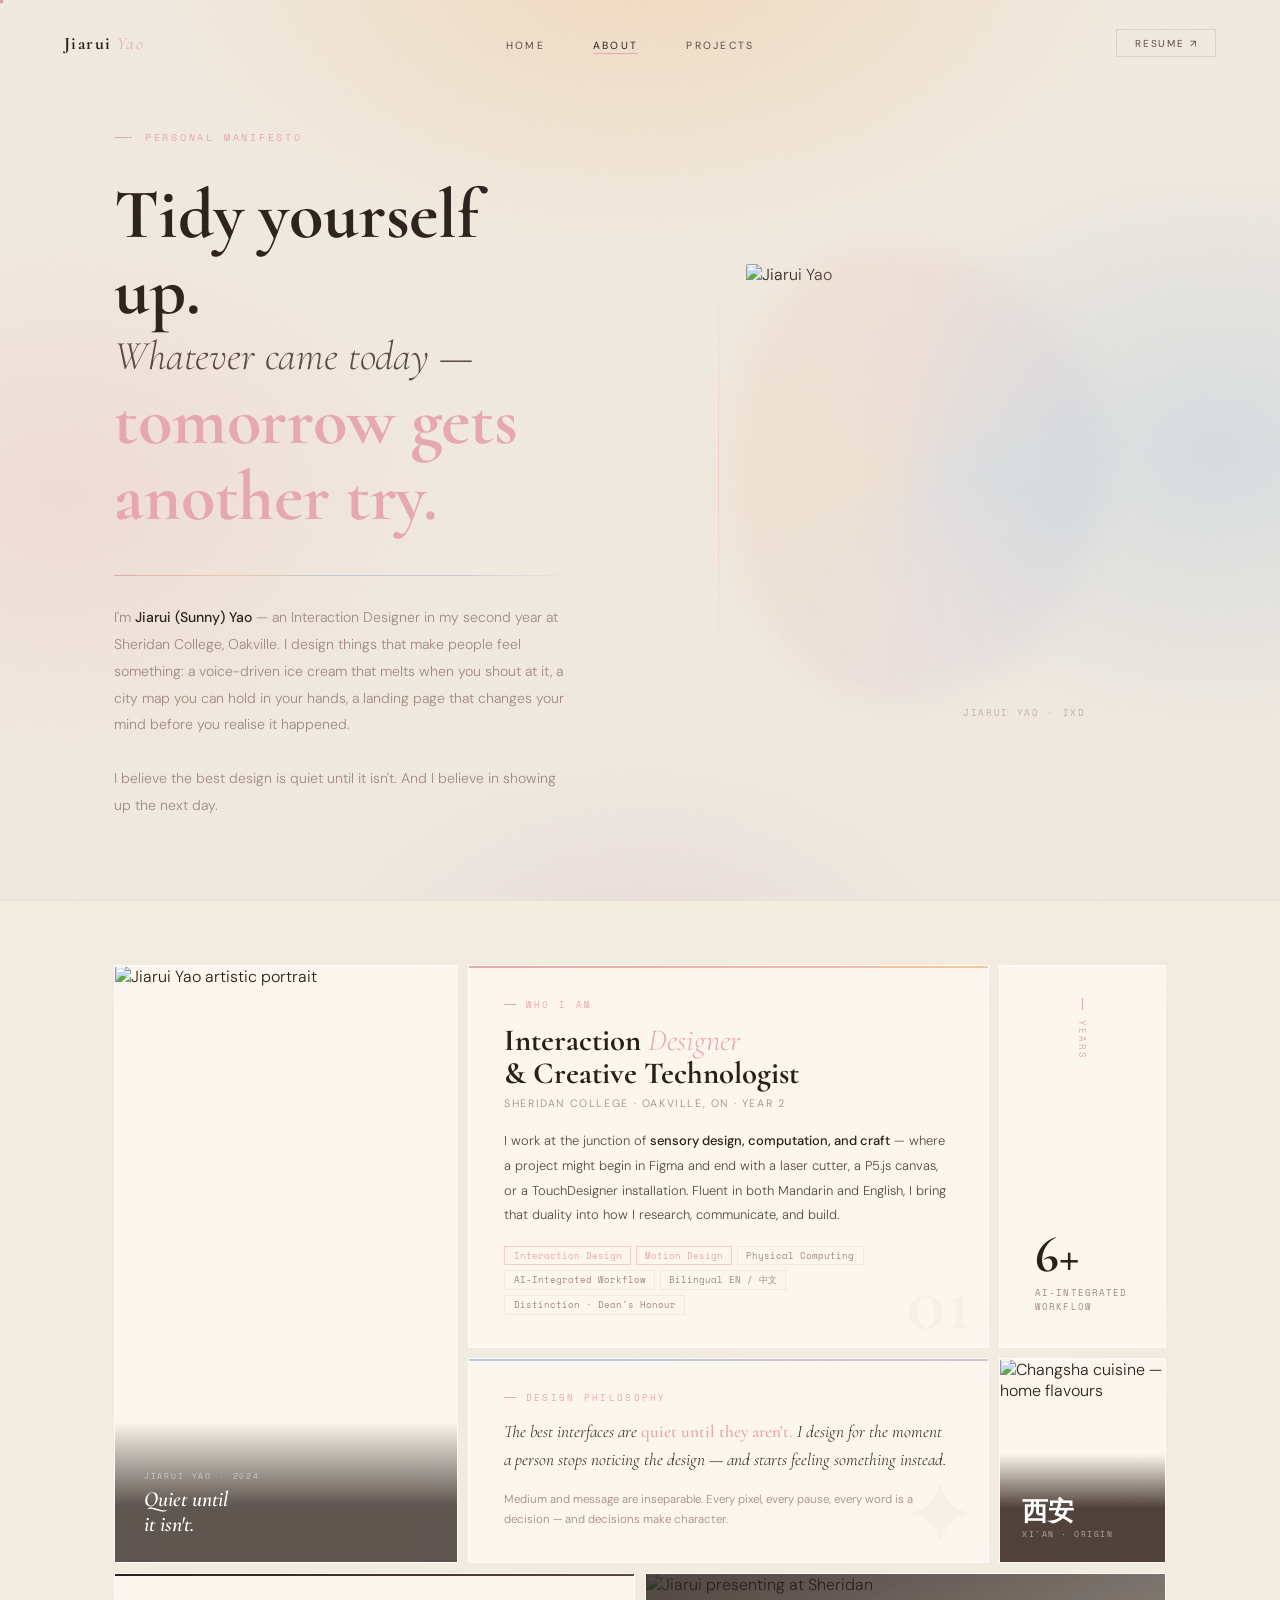
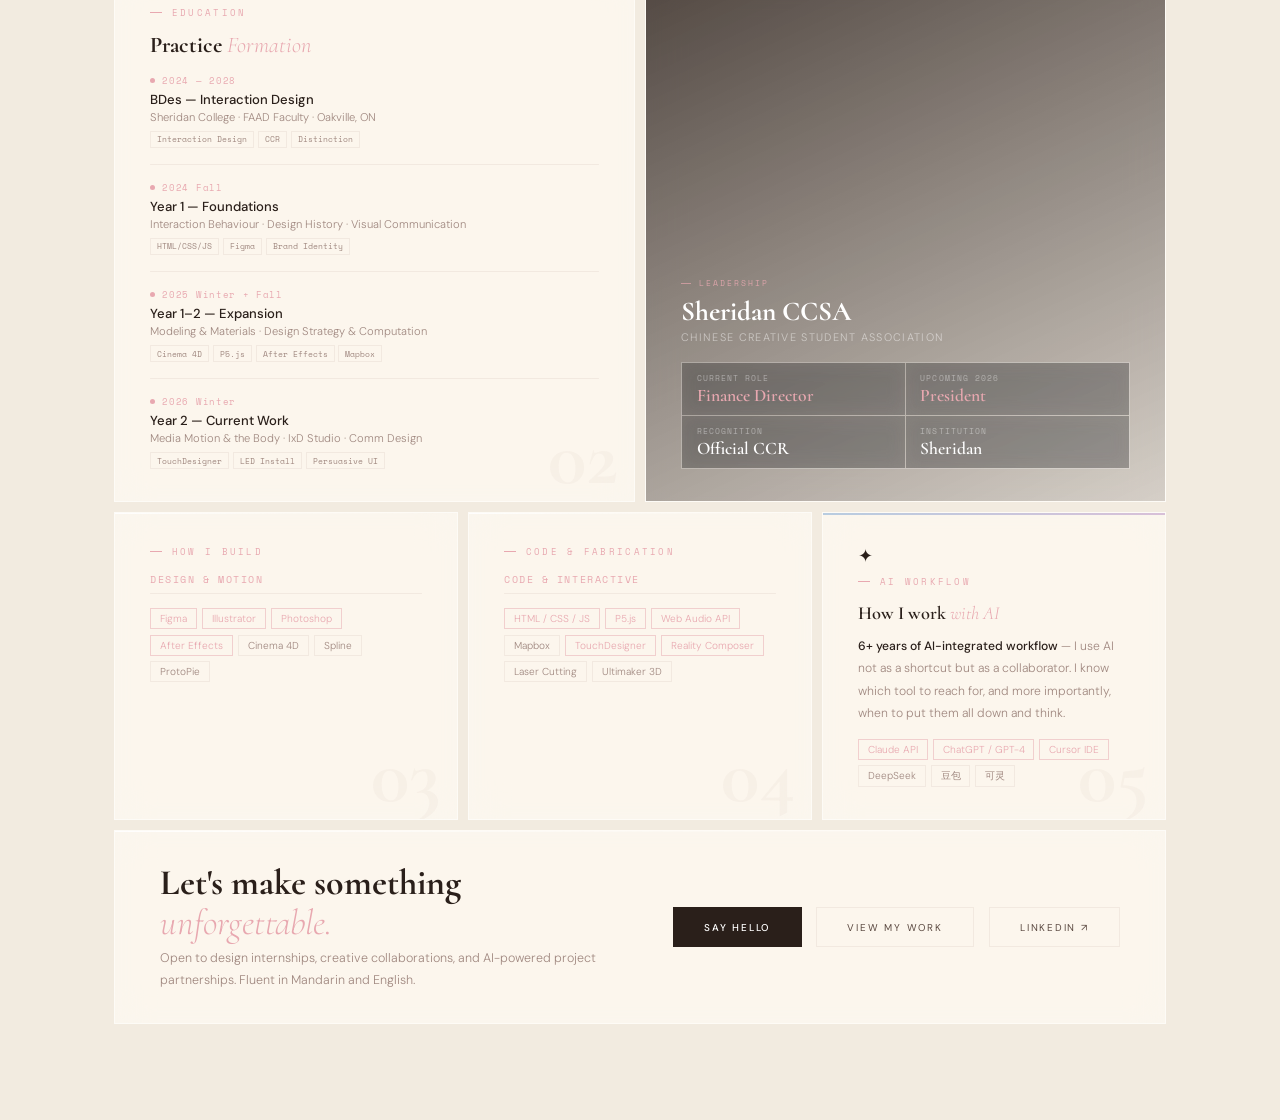
==== about.html @ 33ba22f2 "Add files via upload" ====
<!DOCTYPE html>
<html lang="en">

<head>
	<meta charset="UTF-8">
	<meta name="viewport" content="width=device-width, initial-scale=1.0">
	<title>About — Jiarui Yao</title>
	<link rel="preconnect" href="https://fonts.googleapis.com">
	<link href="https://fonts.googleapis.com/css2?family=Cormorant:ital,wght@0,300;0,400;0,600;0,700;1,300;1,400;1,600&family=DM+Sans:wght@200;300;400;500&family=Space+Mono:wght@400&display=swap" rel="stylesheet">
	<style>
		/* ── TOKENS ───────────────────────────────────── */
		:root {
			--cream: #f2ebe0;
			--blush: #e8a8b0;
			--peach: #f2c89a;
			--wing: #b8cce0;
			--lilac: #d8c0d8;
			--ink: #2a1f1a;
			--ink2: #5a4840;
			--muted: #a08880;
			--light: #c8b0a8;
			--border: rgba(200, 176, 168, .18);
			--glass-bg: rgba(255, 252, 248, .64);
			--glass-blur: blur(18px) saturate(1.5);
			--glass-top: linear-gradient(90deg, rgba(255, 255, 255, .88), rgba(255, 255, 255, .28), transparent);
		}

		*,
		*::before,
		*::after {
			box-sizing: border-box;
			margin: 0;
			padding: 0;
		}

		html {
			scroll-behavior: smooth;
		}

		body {
			font-family: "DM Sans", sans-serif;
			font-weight: 300;
			background: var(--cream);
			color: var(--ink);
			overflow-x: hidden;
			cursor: none;
		}

		body::after {
			content: "";
			position: fixed;
			inset: 0;
			z-index: 9998;
			pointer-events: none;
			opacity: .07;
			background-image: url("data:image/svg+xml,%3Csvg viewBox='0 0 512 512' xmlns='http://www.w3.org/2000/svg'%3E%3Cfilter id='g'%3E%3CfeTurbulence type='fractalNoise' baseFrequency='0.72' numOctaves='4' stitchTiles='stitch'/%3E%3C/filter%3E%3Crect width='100%25' height='100%25' filter='url(%23g)'/%3E%3C/svg%3E");
			background-size: 256px 256px;
			animation: grain .5s steps(5) infinite;
		}

		@keyframes grain {

			0%,
			100% {
				background-position: 0 0
			}

			20% {
				background-position: 30% 60%
			}

			40% {
				background-position: 70% 20%
			}

			60% {
				background-position: 20% 80%
			}

			80% {
				background-position: 80% 40%
			}
		}

		.bg {
			position: fixed;
			inset: 0;
			z-index: -1;
			background:
				radial-gradient(ellipse 70% 60% at 50% -5%, rgba(242, 200, 154, .48) 0%, transparent 55%),
				radial-gradient(ellipse 55% 55% at 5% 55%, rgba(240, 200, 200, .42) 0%, transparent 55%),
				radial-gradient(ellipse 55% 60% at 95% 50%, rgba(184, 204, 224, .46) 0%, transparent 55%),
				radial-gradient(ellipse 50% 50% at 50% 110%, rgba(216, 192, 216, .38) 0%, transparent 55%);
			background-color: var(--cream);
		}

		#cur {
			width: 7px;
			height: 7px;
			background: var(--blush);
			border-radius: 50%;
			position: fixed;
			top: 0;
			left: 0;
			pointer-events: none;
			z-index: 9999;
			transform: translate(-50%, -50%);
			mix-blend-mode: multiply;
			transition: transform .15s;
		}

		/* ── PEARL SPHERE — physical multi-layer rendering ── */
		.sphere {
			position: fixed;
			width: 88px;
			height: 88px;
			border-radius: 50%;
			pointer-events: none;
			z-index: 2;
			/* behind content, above bg */
			transform: translate(-50%, -50%) scale(1.2);
			opacity: 0;
			/* pearl base — overridden dynamically in JS */
			background: radial-gradient(circle at 30% 30%,
					#ffffff 0%,
					#f5ede0 18%,
					#f2c89a 55%,
					#2a1f1a 100%);
			box-shadow:
				inset -4px -4px 12px rgba(0, 0, 0, .22),
				inset 3px 3px 8px rgba(255, 255, 255, .55),
				0 14px 32px rgba(42, 31, 26, .18),
				0 4px 12px rgba(232, 168, 176, .20);
			filter: blur(4px);
			transition:
				opacity .45s ease,
				transform .55s cubic-bezier(.23, 1, .32, 1),
				filter .55s cubic-bezier(.23, 1, .32, 1);
		}

		/* secondary sheen ring — iridescent rim */
		.sphere::before {
			content: "";
			position: absolute;
			inset: 0;
			border-radius: 50%;
			background: conic-gradient(from 180deg,
					transparent 0deg,
					rgba(184, 204, 224, .35) 50deg,
					rgba(216, 192, 216, .30) 110deg,
					rgba(242, 200, 154, .22) 170deg,
					rgba(232, 168, 176, .28) 230deg,
					transparent 280deg,
					rgba(184, 204, 224, .18) 330deg,
					transparent 360deg);
			mix-blend-mode: screen;
			border-radius: 50%;
		}

		/* specular highlight — stays fixed top-left */
		.sphere::after {
			content: "";
			position: absolute;
			top: 18%;
			left: 22%;
			width: 26%;
			height: 16%;
			background: radial-gradient(ellipse, rgba(255, 255, 255, .98) 0%, transparent 100%);
			border-radius: 50%;
			transform: rotate(-28deg);
			pointer-events: none;
		}

		/* ── NAV ──────────────────────────────────────── */
		nav {
			position: fixed;
			top: 0;
			left: 0;
			right: 0;
			z-index: 100;
			display: flex;
			align-items: center;
			justify-content: space-between;
			padding: 1.8rem 4rem;
			transition: background .4s;
		}

		nav.scrolled {
			background: rgba(242, 235, 224, .88);
			backdrop-filter: blur(20px);
			border-bottom: 1px solid var(--border);
		}

		.nav-logo {
			font-family: "Cormorant", serif;
			font-size: 1.1rem;
			font-weight: 700;
			letter-spacing: .08em;
			color: var(--ink);
			text-decoration: none;
		}

		.nav-logo em {
			font-style: italic;
			font-weight: 300;
			color: var(--blush);
		}

		.nav-links {
			display: flex;
			gap: 3rem;
			list-style: none;
		}

		.nav-links a {
			font-size: .65rem;
			letter-spacing: .22em;
			text-transform: uppercase;
			color: var(--ink2);
			text-decoration: none;
			font-weight: 400;
			position: relative;
			transition: color .2s;
		}

		.nav-links a::after {
			content: "";
			position: absolute;
			bottom: -2px;
			left: 0;
			right: 100%;
			height: 1px;
			background: var(--blush);
			transition: right .28s;
		}

		.nav-links a:hover,
		.nav-links a.active {
			color: var(--ink);
		}

		.nav-links a:hover::after,
		.nav-links a.active::after {
			right: 0;
		}

		.nav-resume {
			font-size: .63rem;
			letter-spacing: .18em;
			text-transform: uppercase;
			color: var(--ink2);
			text-decoration: none;
			font-weight: 400;
			border: 1px solid rgba(200, 176, 168, .45);
			padding: .42rem 1.1rem;
			transition: background .2s, border-color .2s, color .2s;
		}

		.nav-resume:hover {
			background: var(--blush);
			color: #fff;
			border-color: var(--blush);
		}

		/* ── HERO ─────────────────────────────────────── */
		.hero-about {
			min-height: 100vh;
			display: flex;
			align-items: center;
			padding-top: 7rem;
			padding-bottom: 4rem;
		}

		.wrap {
			max-width: 1180px;
			margin: 0 auto;
			padding: 0 4rem;
		}

		.hero-inner {
			display: grid;
			grid-template-columns: 1fr 1.1fr;
			gap: 6rem;
			align-items: center;
		}

		.m-label {
			font-family: "Space Mono", monospace;
			font-size: .62rem;
			letter-spacing: .28em;
			text-transform: uppercase;
			color: var(--blush);
			display: flex;
			align-items: center;
			gap: .8rem;
			margin-bottom: 2rem;
			opacity: 0;
			animation: fadeUp .7s .2s forwards;
		}

		.m-label::before {
			content: "";
			width: 18px;
			height: 1px;
			background: var(--blush);
		}

		.manifesto {
			font-family: "Cormorant", serif;
			line-height: 1.08;
			letter-spacing: -.01em;
			margin-bottom: 2.5rem;
		}

		.m1 {
			display: block;
			font-size: clamp(2.8rem, 5.5vw, 5.2rem);
			font-weight: 700;
			color: var(--ink);
			opacity: 0;
			animation: fadeUp .8s .35s cubic-bezier(.22, 1, .36, 1) forwards;
		}

		.m2 {
			display: block;
			font-size: clamp(1.6rem, 3.2vw, 3rem);
			font-style: italic;
			font-weight: 300;
			color: var(--ink2);
			margin: .3rem 0;
			opacity: 0;
			animation: fadeUp .8s .5s cubic-bezier(.22, 1, .36, 1) forwards;
		}

		.m3 {
			display: block;
			font-size: clamp(2.8rem, 5.5vw, 5.2rem);
			font-weight: 700;
			color: var(--blush);
			opacity: 0;
			animation: fadeUp .8s .65s cubic-bezier(.22, 1, .36, 1) forwards;
		}

		.m-rule {
			width: 100%;
			height: 1px;
			background: linear-gradient(90deg, var(--blush), var(--peach), var(--wing), var(--lilac), transparent);
			margin-bottom: 1.8rem;
			opacity: 0;
			animation: fadeIn .8s .85s forwards;
		}

		.m-bio {
			font-size: .88rem;
			line-height: 1.9;
			color: var(--muted);
			max-width: 460px;
			opacity: 0;
			animation: fadeIn .8s .95s forwards;
		}

		.m-bio strong {
			color: var(--ink);
			font-weight: 500;
		}

		.photo-side {
			display: flex;
			align-items: center;
			justify-content: center;
			opacity: 0;
			animation: fadeUp .9s .4s cubic-bezier(.22, 1, .36, 1) forwards;
		}

		.pa-wrap {
			position: relative;
			width: min(340px, 36vw);
			height: min(420px, 45vw);
		}

		.pa-wrap::before {
			content: "";
			position: absolute;
			inset: -18px;
			border-radius: 40% 60% 55% 45%/50% 45% 55% 50%;
			background: conic-gradient(rgba(240, 200, 200, .28), rgba(184, 204, 224, .25), rgba(216, 192, 216, .22), rgba(242, 200, 154, .20), rgba(240, 200, 200, .28));
			filter: blur(16px);
			animation: blobSpin 20s linear infinite;
		}

		@keyframes blobSpin {
			to {
				transform: rotate(360deg);
			}
		}

		.pa-img {
			width: 100%;
			height: 100%;
			object-fit: cover;
			object-position: center top;
			display: block;
			border-radius: 2px;
		}

		.pa-line {
			position: absolute;
			top: 0;
			left: -28px;
			width: 1px;
			height: 100%;
			background: linear-gradient(to bottom, transparent, var(--blush), transparent);
			opacity: .4;
		}

		.pa-caption {
			position: absolute;
			bottom: -2.2rem;
			right: 0;
			font-family: "Space Mono", monospace;
			font-size: .58rem;
			letter-spacing: .18em;
			text-transform: uppercase;
			color: var(--light);
		}

		@keyframes fadeUp {
			from {
				opacity: 0;
				transform: translateY(24px);
			}

			to {
				opacity: 1;
				transform: translateY(0);
			}
		}

		@keyframes fadeIn {
			from {
				opacity: 0;
			}

			to {
				opacity: 1;
			}
		}

		/* ── BENTO SECTION ────────────────────────────── */
		.bento-section {
			padding: 4rem 0 6rem;
			border-top: 1px solid var(--border);
		}

		.bento-grid {
			display: grid;
			grid-template-columns: repeat(6, 1fr);
			gap: 10px;
		}

		/* ── GLASS CARD BASE ──────────────────────────── */
		.gc {
			position: relative;
			background: var(--glass-bg);
			backdrop-filter: var(--glass-blur);
			-webkit-backdrop-filter: var(--glass-blur);
			border: 1px solid rgba(255, 255, 255, .52);
			overflow: hidden;
			transition: background .28s, transform .32s cubic-bezier(.22, 1, .36, 1), box-shadow .32s;
		}

		.gc::before {
			content: "";
			position: absolute;
			top: 0;
			left: 0;
			right: 0;
			height: 1px;
			background: var(--glass-top);
			z-index: 2;
			pointer-events: none;
		}

		.gc:not(.gc-photo):hover {
			background: rgba(255, 255, 255, .78);
			transform: translateY(-3px);
			box-shadow: 0 16px 48px rgba(0, 0, 0, .08), 0 2px 12px rgba(232, 168, 176, .10);
		}

		.gc-photo img {
			transition: transform .6s cubic-bezier(.22, 1, .36, 1);
		}

		.gc-photo:hover img {
			transform: scale(1.04);
		}

		/* accent bars */
		.gc-blush::after {
			content: "";
			position: absolute;
			top: 0;
			left: 0;
			right: 0;
			height: 2px;
			background: linear-gradient(90deg, var(--blush), var(--peach));
			z-index: 3;
		}

		.gc-wing::after {
			content: "";
			position: absolute;
			top: 0;
			left: 0;
			right: 0;
			height: 2px;
			background: linear-gradient(90deg, var(--wing), var(--lilac));
			z-index: 3;
		}

		.gc-ink::after {
			content: "";
			position: absolute;
			top: 0;
			left: 0;
			right: 0;
			height: 2px;
			background: linear-gradient(90deg, var(--ink), var(--ink2));
			z-index: 3;
		}

		.gc-inner {
			padding: 2rem 2.2rem;
			height: 100%;
			display: flex;
			flex-direction: column;
			position: relative;
			z-index: 1;
		}

		.c-label {
			font-family: "Space Mono", monospace;
			font-size: .55rem;
			letter-spacing: .26em;
			text-transform: uppercase;
			color: var(--blush);
			margin-bottom: .9rem;
			display: flex;
			align-items: center;
			gap: .6rem;
		}

		.c-label::before {
			content: "";
			width: 12px;
			height: 1px;
			background: var(--blush);
		}

		.c-num {
			font-family: "Cormorant", serif;
			font-size: 5rem;
			font-weight: 700;
			color: rgba(200, 176, 168, .09);
			line-height: 1;
			position: absolute;
			bottom: .2rem;
			right: 1rem;
			pointer-events: none;
			z-index: 0;
		}

		/* ── GRID PLACEMENT ───────────────────────────── */
		.gc-bridal {
			grid-column: 1/3;
			grid-row: 1/3;
		}

		.gc-identity {
			grid-column: 3/6;
			grid-row: 1;
		}

		.gc-stat {
			grid-column: 6/7;
			grid-row: 1;
		}

		.gc-phil {
			grid-column: 3/6;
			grid-row: 2;
		}

		.gc-origin {
			grid-column: 6/7;
			grid-row: 2;
		}

		.gc-edu {
			grid-column: 1/4;
			grid-row: 3;
		}

		.gc-speaking {
			grid-column: 4/7;
			grid-row: 3;
			min-height: 360px;
		}

		.gc-tools-d {
			grid-column: 1/3;
			grid-row: 4;
		}

		.gc-tools-c {
			grid-column: 3/5;
			grid-row: 4;
		}

		.gc-ai {
			grid-column: 5/7;
			grid-row: 4;
		}

		.gc-cta {
			grid-column: 1/7;
			grid-row: 5;
		}

		/* ── PHOTO CARD ───────────────────────────────── */
		.gc-photo {
			padding: 0;
			cursor: default;
		}

		.gc-photo .photo-fill {
			position: absolute;
			inset: 0;
		}

		.gc-photo .photo-fill img {
			width: 100%;
			height: 100%;
			object-fit: cover;
			display: block;
		}

		/* bridal caption */
		.bridal-caption {
			position: absolute;
			bottom: 0;
			left: 0;
			right: 0;
			z-index: 2;
			background: linear-gradient(transparent, rgba(42, 31, 26, .75) 60%);
			padding: 3rem 1.8rem 1.6rem;
		}

		.bridal-caption .pc-sub {
			font-family: "Space Mono", monospace;
			font-size: .52rem;
			letter-spacing: .22em;
			text-transform: uppercase;
			color: rgba(255, 255, 255, .50);
			margin-bottom: .3rem;
		}

		.bridal-caption .pc-quote {
			font-family: "Cormorant", serif;
			font-size: 1.35rem;
			font-weight: 600;
			color: #fff;
			font-style: italic;
			line-height: 1.15;
		}

		/* origin / food card */
		.gc-origin .photo-fill img {
			object-position: center center;
		}

		.origin-overlay {
			position: absolute;
			bottom: 0;
			left: 0;
			right: 0;
			z-index: 2;
			background: linear-gradient(transparent, rgba(42, 25, 18, .82) 50%);
			padding: 2.8rem 1.4rem 1.4rem;
		}

		.origin-city {
			font-family: "Cormorant", serif;
			font-size: 1.6rem;
			font-weight: 700;
			color: #fff;
			line-height: 1;
			margin-bottom: .2rem;
		}

		.origin-sub {
			font-family: "Space Mono", monospace;
			font-size: .52rem;
			letter-spacing: .18em;
			text-transform: uppercase;
			color: rgba(255, 235, 210, .6);
		}

		/* speaking / leadership card */
		.gc-speaking .photo-fill img {
			object-position: center 20%;
		}

		.speak-overlay {
			position: absolute;
			inset: 0;
			z-index: 2;
			background: linear-gradient(155deg, rgba(42, 31, 26, .82) 0%, rgba(42, 31, 26, .55) 42%, rgba(42, 31, 26, .18) 100%);
			display: flex;
			flex-direction: column;
			justify-content: flex-end;
			padding: 2rem 2.2rem;
		}

		.speak-lbl {
			font-family: "Space Mono", monospace;
			font-size: .52rem;
			letter-spacing: .24em;
			text-transform: uppercase;
			color: rgba(232, 168, 176, .85);
			margin-bottom: .55rem;
			display: flex;
			align-items: center;
			gap: .5rem;
		}

		.speak-lbl::before {
			content: "";
			width: 10px;
			height: 1px;
			background: rgba(232, 168, 176, .65);
		}

		.speak-title {
			font-family: "Cormorant", serif;
			font-size: 1.7rem;
			font-weight: 700;
			color: #fff;
			line-height: 1;
			margin-bottom: .3rem;
		}

		.speak-role {
			font-size: .68rem;
			letter-spacing: .12em;
			text-transform: uppercase;
			color: rgba(255, 255, 255, .5);
			margin-bottom: 1.1rem;
		}

		.speak-stats {
			display: grid;
			grid-template-columns: 1fr 1fr;
			gap: 1px;
			background: rgba(255, 255, 255, .12);
			border: 1px solid rgba(255, 255, 255, .12);
		}

		.ss {
			background: rgba(0, 0, 0, .28);
			backdrop-filter: blur(8px);
			padding: .6rem .9rem;
		}

		.ss .ss-l {
			font-size: .5rem;
			letter-spacing: .13em;
			text-transform: uppercase;
			color: rgba(255, 255, 255, .42);
			font-family: "Space Mono", monospace;
			margin-bottom: .1rem;
		}

		.ss .ss-v {
			font-family: "Cormorant", serif;
			font-size: 1.1rem;
			font-weight: 600;
			color: #fff;
			line-height: 1.1;
		}

		.ss .ss-v.a {
			color: var(--blush);
		}

		/* ── IDENTITY ─────────────────────────────────── */
		.gc-identity .c-name {
			font-family: "Cormorant", serif;
			font-size: clamp(1.7rem, 2.4vw, 2.5rem);
			font-weight: 700;
			line-height: 1.05;
			margin-bottom: .4rem;
		}

		.gc-identity .c-name em {
			font-style: italic;
			font-weight: 300;
			color: var(--blush);
		}

		.gc-identity .c-role {
			font-size: .67rem;
			letter-spacing: .15em;
			text-transform: uppercase;
			color: var(--muted);
			margin-bottom: 1.2rem;
		}

		.gc-identity .c-desc {
			font-size: .81rem;
			line-height: 1.9;
			color: var(--ink2);
			flex: 1;
		}

		.gc-identity .c-desc strong {
			color: var(--ink);
			font-weight: 500;
		}

		.tag-row {
			display: flex;
			flex-wrap: wrap;
			gap: .3rem;
			margin-top: 1.1rem;
		}

		.tag {
			font-size: .56rem;
			padding: .14rem .52rem;
			border: 1px solid var(--border);
			color: var(--muted);
			font-family: "Space Mono", monospace;
			transition: border-color .2s, color .2s;
		}

		.tag:hover,
		.tag.hi {
			border-color: rgba(232, 168, 176, .5);
			color: var(--blush);
		}

		/* ── STAT ─────────────────────────────────────── */
		.gc-stat .gc-inner {
			justify-content: space-between;
		}

		.gc-stat .c-label {
			writing-mode: vertical-lr;
			letter-spacing: .22em;
			margin-bottom: 0;
		}

		.gc-stat .c-label::before {
			width: 1px;
			height: 12px;
		}

		.stat-big .ps-val {
			font-family: "Cormorant", serif;
			font-size: 3.2rem;
			font-weight: 700;
			color: var(--ink);
			line-height: 1;
		}

		.stat-big .ps-key {
			font-size: .56rem;
			letter-spacing: .12em;
			text-transform: uppercase;
			color: var(--muted);
			font-family: "Space Mono", monospace;
			margin-top: .3rem;
			line-height: 1.6;
		}

		/* ── PHILOSOPHY ───────────────────────────────── */
		.gc-phil .park-bg {
			position: absolute;
			inset: 0;
			z-index: 0;
			background-image: url('imag/zizhao/img-park.jpeg');
			background-size: cover;
			background-position: center 30%;
			opacity: .08;
			transition: opacity .4s;
		}

		.gc-phil:hover .park-bg {
			opacity: .15;
		}

		.phil-q {
			font-family: "Cormorant", serif;
			font-size: 1.08rem;
			font-style: italic;
			font-weight: 300;
			color: var(--ink);
			line-height: 1.62;
			flex: 1;
		}

		.phil-q strong {
			font-style: normal;
			font-weight: 600;
			color: var(--blush);
		}

		.phil-footer {
			margin-top: 1rem;
			font-size: .72rem;
			line-height: 1.75;
			color: var(--muted);
		}

		/* ── EDUCATION ────────────────────────────────── */
		.edu-list {
			flex: 1;
			display: flex;
			flex-direction: column;
		}

		.edu-item {
			padding: 1rem 0;
			border-bottom: 1px solid var(--border);
		}

		.edu-item:first-child {
			padding-top: 0;
		}

		.edu-item:last-child {
			border-bottom: none;
			padding-bottom: 0;
		}

		.edu-yr {
			font-family: "Space Mono", monospace;
			font-size: .54rem;
			color: var(--blush);
			letter-spacing: .08em;
			margin-bottom: .28rem;
			display: flex;
			align-items: center;
			gap: .45rem;
		}

		.edu-dot {
			width: 5px;
			height: 5px;
			border-radius: 50%;
			background: var(--blush);
			flex-shrink: 0;
		}

		.edu-status {
			display: inline-block;
			font-size: .48rem;
			padding: .06rem .35rem;
			border: 1px solid var(--blush);
			color: var(--blush);
			font-family: "Space Mono", monospace;
			margin-left: .4rem;
			letter-spacing: .04em;
			vertical-align: middle;
		}

		.edu-item h4 {
			font-size: .82rem;
			font-weight: 500;
			color: var(--ink);
			margin-bottom: .12rem;
		}

		.edu-item .inst {
			font-size: .7rem;
			color: var(--muted);
		}

		.mini-tags {
			display: flex;
			flex-wrap: wrap;
			gap: .22rem;
			margin-top: .45rem;
		}

		.mini-tag {
			font-size: .5rem;
			padding: .08rem .38rem;
			border: 1px solid var(--border);
			color: var(--muted);
			font-family: "Space Mono", monospace;
		}

		/* ── TOOLS ────────────────────────────────────── */
		.tool-h {
			font-size: .6rem;
			letter-spacing: .16em;
			text-transform: uppercase;
			color: var(--blush);
			font-family: "Space Mono", monospace;
			margin-bottom: .85rem;
			font-weight: 400;
			padding-bottom: .45rem;
			border-bottom: 1px solid var(--border);
		}

		.chip-wrap {
			display: flex;
			flex-wrap: wrap;
			gap: .32rem;
		}

		.chip {
			font-size: .63rem;
			padding: .2rem .56rem;
			border: 1px solid var(--border);
			color: var(--muted);
			transition: border-color .2s, color .2s;
		}

		.chip:hover,
		.chip.hi {
			border-color: rgba(232, 168, 176, .5);
			color: var(--blush);
		}

		/* ── AI ───────────────────────────────────────── */
		.ai-spark {
			font-size: 1.1rem;
			margin-bottom: .5rem;
		}

		.ai-heading {
			font-family: "Cormorant", serif;
			font-size: 1.15rem;
			font-weight: 600;
			color: var(--ink);
			margin-bottom: .65rem;
		}

		.ai-heading em {
			font-style: italic;
			font-weight: 300;
			color: var(--blush);
		}

		.ai-body {
			font-size: .76rem;
			line-height: 1.85;
			color: var(--muted);
			flex: 1;
		}

		.ai-body strong {
			color: var(--ink);
			font-weight: 500;
		}

		.ai-chips {
			display: flex;
			flex-wrap: wrap;
			gap: .28rem;
			margin-top: .9rem;
		}

		/* ── CTA ──────────────────────────────────────── */
		.gc-cta {
			cursor: default;
		}

		.gc-cta .gc-inner {
			flex-direction: row;
			align-items: center;
			justify-content: space-between;
			padding: 2rem 2.8rem;
			gap: 2rem;
		}

		.cta-left h2 {
			font-family: "Cormorant", serif;
			font-size: clamp(1.5rem, 2.8vw, 2.5rem);
			font-weight: 700;
			line-height: 1.1;
		}

		.cta-left h2 em {
			font-style: italic;
			font-weight: 300;
			color: var(--blush);
		}

		.cta-left p {
			font-size: .78rem;
			color: var(--muted);
			margin-top: .4rem;
			line-height: 1.7;
		}

		.cta-btns {
			display: flex;
			align-items: center;
			gap: .9rem;
			flex-shrink: 0;
			flex-wrap: wrap;
		}

		.btn-fill {
			font-size: .62rem;
			letter-spacing: .18em;
			text-transform: uppercase;
			font-weight: 500;
			color: #fff;
			background: var(--ink);
			border: 1px solid var(--ink);
			padding: .76rem 1.9rem;
			text-decoration: none;
			transition: background .28s, border-color .28s;
			white-space: nowrap;
		}

		.btn-fill:hover {
			background: var(--blush);
			border-color: var(--blush);
		}

		.btn-ghost {
			font-size: .62rem;
			letter-spacing: .18em;
			text-transform: uppercase;
			font-weight: 400;
			color: var(--ink2);
			text-decoration: none;
			border: 1px solid var(--border);
			padding: .76rem 1.9rem;
			transition: border-color .2s, color .2s;
			white-space: nowrap;
		}

		.btn-ghost:hover {
			border-color: var(--blush);
			color: var(--blush);
		}

		/* ── REVEAL ───────────────────────────────────── */
		.reveal {
			opacity: 0;
			transform: translateY(20px);
			transition: opacity .72s ease, transform .72s ease;
		}

		.reveal.visible {
			opacity: 1;
			transform: translateY(0);
		}

		.d1 {
			transition-delay: .05s;
		}

		.d2 {
			transition-delay: .10s;
		}

		.d3 {
			transition-delay: .15s;
		}

		.d4 {
			transition-delay: .20s;
		}

		.d5 {
			transition-delay: .25s;
		}

		.d6 {
			transition-delay: .30s;
		}

		.d7 {
			transition-delay: .35s;
		}

		.d8 {
			transition-delay: .40s;
		}

		/* ── RESPONSIVE ───────────────────────────────── */
		@media(max-width:1060px) {
			.bento-grid {
				grid-template-columns: repeat(4, 1fr);
			}

			.gc-bridal {
				grid-column: 1/2;
				grid-row: 1/3;
			}

			.gc-identity {
				grid-column: 2/5;
				grid-row: 1;
			}

			.gc-stat {
				grid-column: 2/3;
				grid-row: 2;
			}

			.gc-phil {
				grid-column: 3/5;
				grid-row: 2;
			}

			.gc-origin {
				grid-column: 1/2;
				grid-row: 3;
			}

			.gc-edu {
				grid-column: 2/5;
				grid-row: 3;
			}

			.gc-speaking {
				grid-column: 1/5;
				grid-row: 4;
				min-height: 280px;
			}

			.gc-tools-d {
				grid-column: 1/3;
				grid-row: 5;
			}

			.gc-tools-c {
				grid-column: 3/5;
				grid-row: 5;
			}

			.gc-ai {
				grid-column: 1/5;
				grid-row: 6;
			}

			.gc-cta {
				grid-column: 1/5;
				grid-row: 7;
			}
		}

		@media(max-width:700px) {
			.wrap {
				padding: 0 1.5rem;
			}

			nav {
				padding: 1.4rem 1.5rem;
			}

			.nav-resume {
				display: none;
			}

			.hero-inner {
				grid-template-columns: 1fr;
				gap: 3rem;
			}

			.photo-side {
				order: -1;
			}

			.pa-wrap {
				width: 220px;
				height: 270px;
			}

			.bento-grid {
				grid-template-columns: 1fr 1fr;
				gap: 8px;
			}

			.gc-bridal,
			.gc-identity,
			.gc-stat,
			.gc-phil,
			.gc-origin,
			.gc-edu,
			.gc-speaking,
			.gc-tools-d,
			.gc-tools-c,
			.gc-ai {
				grid-column: auto !important;
				grid-row: auto !important;
			}

			.gc-cta {
				grid-column: 1/3 !important;
			}

			.gc-bridal {
				min-height: 300px;
			}

			.gc-speaking {
				min-height: 260px;
			}

			.gc-cta .gc-inner {
				flex-direction: column;
				align-items: flex-start;
				padding: 1.5rem;
			}
		}

		@media(max-width:440px) {
			.bento-grid {
				grid-template-columns: 1fr;
			}

			.gc-cta {
				grid-column: auto !important;
			}
		}

	</style>
</head>

<body>

	<div class="sphere" id="sphere"></div>
	<div id="cur"></div>
	<div class="bg"></div>

	<nav id="nav">
		<a href="index.html" class="nav-logo">Jiarui <em>Yao</em></a>
		<ul class="nav-links">
			<li><a href="index.html">Home</a></li>
			<li><a href="about.html" class="active">About</a></li>
			<li><a href="projects.html">Projects</a></li>
		</ul>
		<a href="Jiarui_Yao_Resume_2026.pdf" target="_blank" download class="nav-resume">Resume ↗</a>
	</nav>

	<!-- ── HERO ── -->
	<section class="hero-about">
		<div class="wrap">
			<div class="hero-inner">
				<div>
					<div class="m-label">Personal Manifesto</div>
					<div class="manifesto">
						<span class="m1">Tidy yourself up.</span>
						<span class="m2">Whatever came today —</span>
						<span class="m3">tomorrow gets another try.</span>
					</div>
					<div class="m-rule"></div>
					<p class="m-bio">
						I'm <strong>Jiarui (Sunny) Yao</strong> — an Interaction Designer in my second year at Sheridan College, Oakville. I design things that make people feel something: a voice-driven ice cream that melts when you shout at it, a city map you can hold in your hands, a landing page that changes your mind before you realise it happened.<br><br>
						I believe the best design is quiet until it isn't. And I believe in showing up the next day.
					</p>
				</div>
				<div class="photo-side">
					<div class="pa-wrap">
						<div class="pa-line"></div>
						<img src="imag/zizhao/banshen.png" alt="Jiarui Yao" class="pa-img">
						<div class="pa-caption">Jiarui Yao · IxD</div>
					</div>
				</div>
			</div>
		</div>
	</section>

	<!-- ── BENTO ── -->
	<section class="bento-section">
		<div class="wrap">
			<div class="bento-grid">

				<!-- ① BRIDAL — tall photo anchor, left col 1–2 spanning 2 rows -->
				<div class="gc gc-bridal gc-photo reveal d1">
					<div class="photo-fill">
						<img src="imag/zizhao/img-bridal.JPG" alt="Jiarui Yao artistic portrait">
					</div>
					<div class="bridal-caption">
						<div class="pc-sub">Jiarui Yao · 2024</div>
						<div class="pc-quote">Quiet until<br>it isn't.</div>
					</div>
				</div>

				<!-- ② IDENTITY TEXT -->
				<div class="gc gc-identity gc-blush reveal d2">
					<div class="gc-inner">
						<div class="c-label">Who I am</div>
						<div class="c-name">Interaction <em>Designer</em><br>&amp; Creative Technologist</div>
						<div class="c-role">Sheridan College · Oakville, ON · Year 2</div>
						<p class="c-desc">I work at the junction of <strong>sensory design, computation, and craft</strong> — where a project might begin in Figma and end with a laser cutter, a P5.js canvas, or a TouchDesigner installation. Fluent in both Mandarin and English, I bring that duality into how I research, communicate, and build.</p>
						<div class="tag-row">
							<span class="tag hi">Interaction Design</span>
							<span class="tag hi">Motion Design</span>
							<span class="tag">Physical Computing</span>
							<span class="tag">AI-Integrated Workflow</span>
							<span class="tag">Bilingual EN / 中文</span>
							<span class="tag">Distinction · Dean's Honour</span>
						</div>
					</div>
					<span class="c-num">01</span>
				</div>

				<!-- ③ STAT — narrow right column -->
				<div class="gc gc-stat reveal d3">
					<div class="gc-inner">
						<div class="c-label">Years</div>
						<div class="stat-big">
							<div class="ps-val">6+</div>
							<div class="ps-key">AI-integrated<br>workflow</div>
						</div>
					</div>
				</div>

				<!-- ④ PHILOSOPHY — park photo as ambient background -->
				<div class="gc gc-phil gc-wing reveal d3">
					<div class="park-bg"></div>
					<div class="gc-inner">
						<div class="c-label">Design Philosophy</div>
						<p class="phil-q">The best interfaces are <strong>quiet until they aren't.</strong> I design for the moment a person stops noticing the design — and starts feeling something instead.</p>
						<p class="phil-footer">Medium and message are inseparable. Every pixel, every pause, every word is a decision — and decisions make character.</p>
					</div>
					<span class="c-num">✦</span>
				</div>

				<!-- ⑤ ORIGIN — food photo, "长沙" card -->
				<div class="gc gc-origin gc-photo reveal d4">
					<div class="photo-fill">
						<img src="imag/zizhao/img-food.jpeg" alt="Changsha cuisine — home flavours">
					</div>
					<div class="origin-overlay">
						<div class="origin-city">西安</div>
						<div class="origin-sub">Xi'an · Origin</div>
					</div>
				</div>

				<!-- ⑥ EDUCATION -->
				<div class="gc gc-edu gc-ink reveal d2">
					<div class="gc-inner">
						<div class="c-label">Education</div>
						<div style="font-family:'Cormorant',serif;font-size:1.4rem;font-weight:700;margin-bottom:1.1rem;line-height:1;">Practice <em style="font-weight:300;color:var(--blush);">Formation</em></div>
						<div class="edu-list">
							<div class="edu-item">
								<div class="edu-yr"><span class="edu-dot"></span>2024 — 2028</div>
								<h4>BDes — Interaction Design</h4>
								<div class="inst">Sheridan College · FAAD Faculty · Oakville, ON</div>
								<div class="mini-tags"><span class="mini-tag">Interaction Design</span><span class="mini-tag">CCR</span><span class="mini-tag">Distinction</span></div>
							</div>
							<div class="edu-item">
								<div class="edu-yr"><span class="edu-dot"></span>2024 Fall</div>
								<h4>Year 1 — Foundations</h4>
								<div class="inst">Interaction Behaviour · Design History · Visual Communication</div>
								<div class="mini-tags"><span class="mini-tag">HTML/CSS/JS</span><span class="mini-tag">Figma</span><span class="mini-tag">Brand Identity</span></div>
							</div>
							<div class="edu-item">
								<div class="edu-yr"><span class="edu-dot"></span>2025 Winter + Fall</div>
								<h4>Year 1–2 — Expansion</h4>
								<div class="inst">Modeling &amp; Materials · Design Strategy &amp; Computation</div>
								<div class="mini-tags"><span class="mini-tag">Cinema 4D</span><span class="mini-tag">P5.js</span><span class="mini-tag">After Effects</span><span class="mini-tag">Mapbox</span></div>
							</div>
							<div class="edu-item">
								<div class="edu-yr"><span class="edu-dot"></span>2026 Winter</div>
								<h4>Year 2 — Current Work</h4>
								<div class="inst">Media Motion &amp; the Body · IxD Studio · Comm Design</div>
								<div class="mini-tags"><span class="mini-tag">TouchDesigner</span><span class="mini-tag">LED Install</span><span class="mini-tag">Persuasive UI</span></div>
							</div>
						</div>
					</div>
					<span class="c-num">02</span>
				</div>

				<!-- ⑦ LEADERSHIP — speaking photo as full background -->
				<div class="gc gc-speaking gc-photo reveal d3">
					<div class="photo-fill">
						<img src="imag/zizhao/img-speaking.JPG" alt="Jiarui presenting at Sheridan">
					</div>
					<div class="speak-overlay">
						<div class="speak-lbl">Leadership</div>
						<div class="speak-title">Sheridan CCSA</div>
						<div class="speak-role">Chinese Creative Student Association</div>
						<div class="speak-stats">
							<div class="ss">
								<div class="ss-l">Current Role</div>
								<div class="ss-v a">Finance Director</div>
							</div>
							<div class="ss">
								<div class="ss-l">Upcoming 2026</div>
								<div class="ss-v a">President</div>
							</div>
							<div class="ss">
								<div class="ss-l">Recognition</div>
								<div class="ss-v">Official CCR</div>
							</div>
							<div class="ss">
								<div class="ss-l">Institution</div>
								<div class="ss-v">Sheridan</div>
							</div>
						</div>
					</div>
				</div>

				<!-- ⑧ TOOLS — Design & Motion -->
				<div class="gc gc-tools-d reveal d4">
					<div class="gc-inner">
						<div class="c-label">How I build</div>
						<div class="tool-h">Design &amp; Motion</div>
						<div class="chip-wrap">
							<span class="chip hi">Figma</span><span class="chip hi">Illustrator</span>
							<span class="chip hi">Photoshop</span><span class="chip hi">After Effects</span>
							<span class="chip">Cinema 4D</span><span class="chip">Spline</span><span class="chip">ProtoPie</span>
						</div>
					</div>
					<span class="c-num">03</span>
				</div>

				<!-- ⑨ TOOLS — Code & Interactive -->
				<div class="gc gc-tools-c reveal d5">
					<div class="gc-inner">
						<div class="c-label">Code &amp; Fabrication</div>
						<div class="tool-h">Code &amp; Interactive</div>
						<div class="chip-wrap">
							<span class="chip hi">HTML / CSS / JS</span><span class="chip hi">P5.js</span>
							<span class="chip hi">Web Audio API</span><span class="chip">Mapbox</span>
							<span class="chip hi">TouchDesigner</span><span class="chip hi">Reality Composer</span>
							<span class="chip">Laser Cutting</span><span class="chip">Ultimaker 3D</span>
						</div>
					</div>
					<span class="c-num">04</span>
				</div>

				<!-- ⑩ AI WORKFLOW -->
				<div class="gc gc-ai gc-wing reveal d6">
					<div class="gc-inner">
						<div class="ai-spark">✦</div>
						<div class="c-label">AI Workflow</div>
						<div class="ai-heading">How I work <em>with AI</em></div>
						<p class="ai-body"><strong>6+ years of AI-integrated workflow</strong> — I use AI not as a shortcut but as a collaborator. I know which tool to reach for, and more importantly, when to put them all down and think.</p>
						<div class="ai-chips">
							<span class="chip hi">Claude API</span><span class="chip hi">ChatGPT / GPT-4</span>
							<span class="chip hi">Cursor IDE</span><span class="chip">DeepSeek</span>
							<span class="chip">豆包</span><span class="chip">可灵</span>
						</div>
					</div>
					<span class="c-num">05</span>
				</div>

				<!-- ⑪ CTA -->
				<div class="gc gc-cta reveal d7">
					<div class="gc-inner">
						<div class="cta-left">
							<h2>Let's make something <em>unforgettable.</em></h2>
							<p>Open to design internships, creative collaborations, and AI-powered project partnerships. Fluent in Mandarin and English.</p>
						</div>
						<div class="cta-btns">
							<a href="/cdn-cgi/l/email-protection#284241495a5d4106514947685b404d5a414c49464b4744444d4f4d064b49" class="btn-fill">Say Hello</a>
							<a href="projects.html" class="btn-ghost">View My Work</a>
							<a href="https://linkedin.com/in/jiarui-yao-27b48033a" target="_blank" class="btn-ghost">LinkedIn ↗</a>
						</div>
					</div>
				</div>

			</div>
		</div>
	</section>

	<script data-cfasync="false" src="/cdn-cgi/scripts/5c5dd728/cloudflare-static/email-decode.min.js"></script><script>
		/* ── DOT CURSOR ─────────────────────────────── */
		const cur = document.getElementById("cur");
		document.addEventListener("mousemove", e => {
			cur.style.left = e.clientX + "px";
			cur.style.top = e.clientY + "px";
		});
		document.querySelectorAll("a,button").forEach(el => {
			el.addEventListener("mouseenter", () => cur.style.transform = "translate(-50%,-50%) scale(2.2)");
			el.addEventListener("mouseleave", () => cur.style.transform = "translate(-50%,-50%) scale(1)");
		});

		/* ── NAV SCROLL ──────────────────────────────── */
		window.addEventListener("scroll", () => document.getElementById("nav").classList.toggle("scrolled", scrollY > 40));

		/* ── SCROLL REVEAL ───────────────────────────── */
		const obs = new IntersectionObserver(entries => {
			entries.forEach(e => {
				if (e.isIntersecting) e.target.classList.add("visible");
			});
		}, {
			threshold: 0.06
		});
		document.querySelectorAll(".reveal").forEach(el => obs.observe(el));

		/* ── PEARL SPHERE ────────────────────────────── */
		const sph = document.getElementById("sphere");
		let mx = innerWidth / 2,
			my = innerHeight / 2;
		let sx = mx,
			sy = my;
		let visible = false;
		let isNear = false;

		/* mouse tracking */
		document.addEventListener("mousemove", e => {
			mx = e.clientX;
			my = e.clientY;
			if (!visible) {
				sph.style.opacity = "1";
				visible = true;
			}
		});
		document.addEventListener("mouseleave", () => {
			sph.style.opacity = "0";
			visible = false;
		});

		/* avoidance targets — check on each frame for live accuracy */
		const avoidSelectors = "a, button, h1, h2, h3, h4, .bento-card, .gc-inner";

		(function loop() {
			/* smooth follow — gentle lag for dreamy feel */
			sx += (mx - sx) * 0.072;
			sy += (my - sy) * 0.072;
			sph.style.left = sx + "px";
			sph.style.top = sy + "px";

			/* ── DYNAMIC LIGHT REFRACTION ─────────────── */
			/* dx/dy = how far the pearl "lags" behind cursor
			   → simulates light source always slightly ahead of sphere */
			const dx = (mx - sx) / 18; // max ~±15 units
			const dy = (my - sy) / 18;

			const hx = Math.max(8, Math.min(55, 30 + dx)); // highlight x %
			const hy = Math.max(8, Math.min(55, 28 + dy)); // highlight y %

			/* pearl colours shift subtly with movement direction */
			const speed = Math.hypot(mx - sx, my - sy);
			const shimmer = Math.min(speed / 120, 1); // 0–1

			/* interpolate midtone between peach and wing based on speed */
			const r = Math.round(242 - shimmer * (242 - 184));
			const g = Math.round(200 - shimmer * (200 - 204));
			const b = Math.round(154 + shimmer * (224 - 154));

			sph.style.background = `
    radial-gradient(circle at ${hx}% ${hy}%,
      #ffffff           0%,
      #f5ede0          16%,
      rgb(${r},${g},${b}) 54%,
      #2a1f1a         100%)`;

			/* ── AVOIDANCE CHECK ──────────────────────── */
			let near = false;
			document.querySelectorAll(avoidSelectors).forEach(el => {
				const r = el.getBoundingClientRect();
				const cx = r.left + r.width / 2;
				const cy = r.top + r.height / 2;
				if (Math.hypot(sx - cx, sy - cy) < 140) near = true;
			});

			if (near !== isNear) {
				isNear = near;
				if (near) {
					/* retreat: shrink + defocus → becomes soft bokeh bg light */
					sph.style.transform = "translate(-50%,-50%) scale(0.48)";
					sph.style.filter = "blur(32px)";
					sph.style.opacity = visible ? "0.28" : "0";
				} else {
					/* return: expand back to sharp pearl */
					sph.style.transform = "translate(-50%,-50%) scale(1.2)";
								sph.style.filter = "blur(4px)";
					sph.style.opacity = visible ? "1" : "0";
				}
			}

			requestAnimationFrame(loop);
		})();

		/* ── LIQUID VEIL — Page Transition ── */
		(function() {
			const veil = document.createElement('div');
			Object.assign(veil.style, {
				position:'fixed',inset:'0',zIndex:'99999',background:'#f2ebe0',
				transformOrigin:'top center',transform:'translateY(0)',
				transition:'transform 0.72s cubic-bezier(0.76,0,0.24,1)',pointerEvents:'none'
			});
			const sh = document.createElement('div');
			Object.assign(sh.style, {
				position:'absolute',inset:'0',
				background:'linear-gradient(135deg,rgba(242,200,154,.2) 0%,transparent 45%,rgba(184,204,224,.15) 100%)'
			});
			veil.appendChild(sh);
			document.body.prepend(veil);
			veil.getBoundingClientRect();
			requestAnimationFrame(()=>requestAnimationFrame(()=>{ veil.style.transform='translateY(-100%)'; }));
			let nav=false;
			document.addEventListener('click',e=>{
				const a=e.target.closest('a[href]');
				if(!a||nav)return;
				const h=a.getAttribute('href');
				if(!h||h==='#'||h.startsWith('#')||h.startsWith('http')||a.target==='_blank')return;
				e.preventDefault();nav=true;
				veil.style.transition='transform 0.58s cubic-bezier(0.76,0,0.24,1)';
				veil.style.transform='translateY(0)';
				setTimeout(()=>{ window.location.href=h; },580);
			});
		})();

		</script>
	</body>
</html>
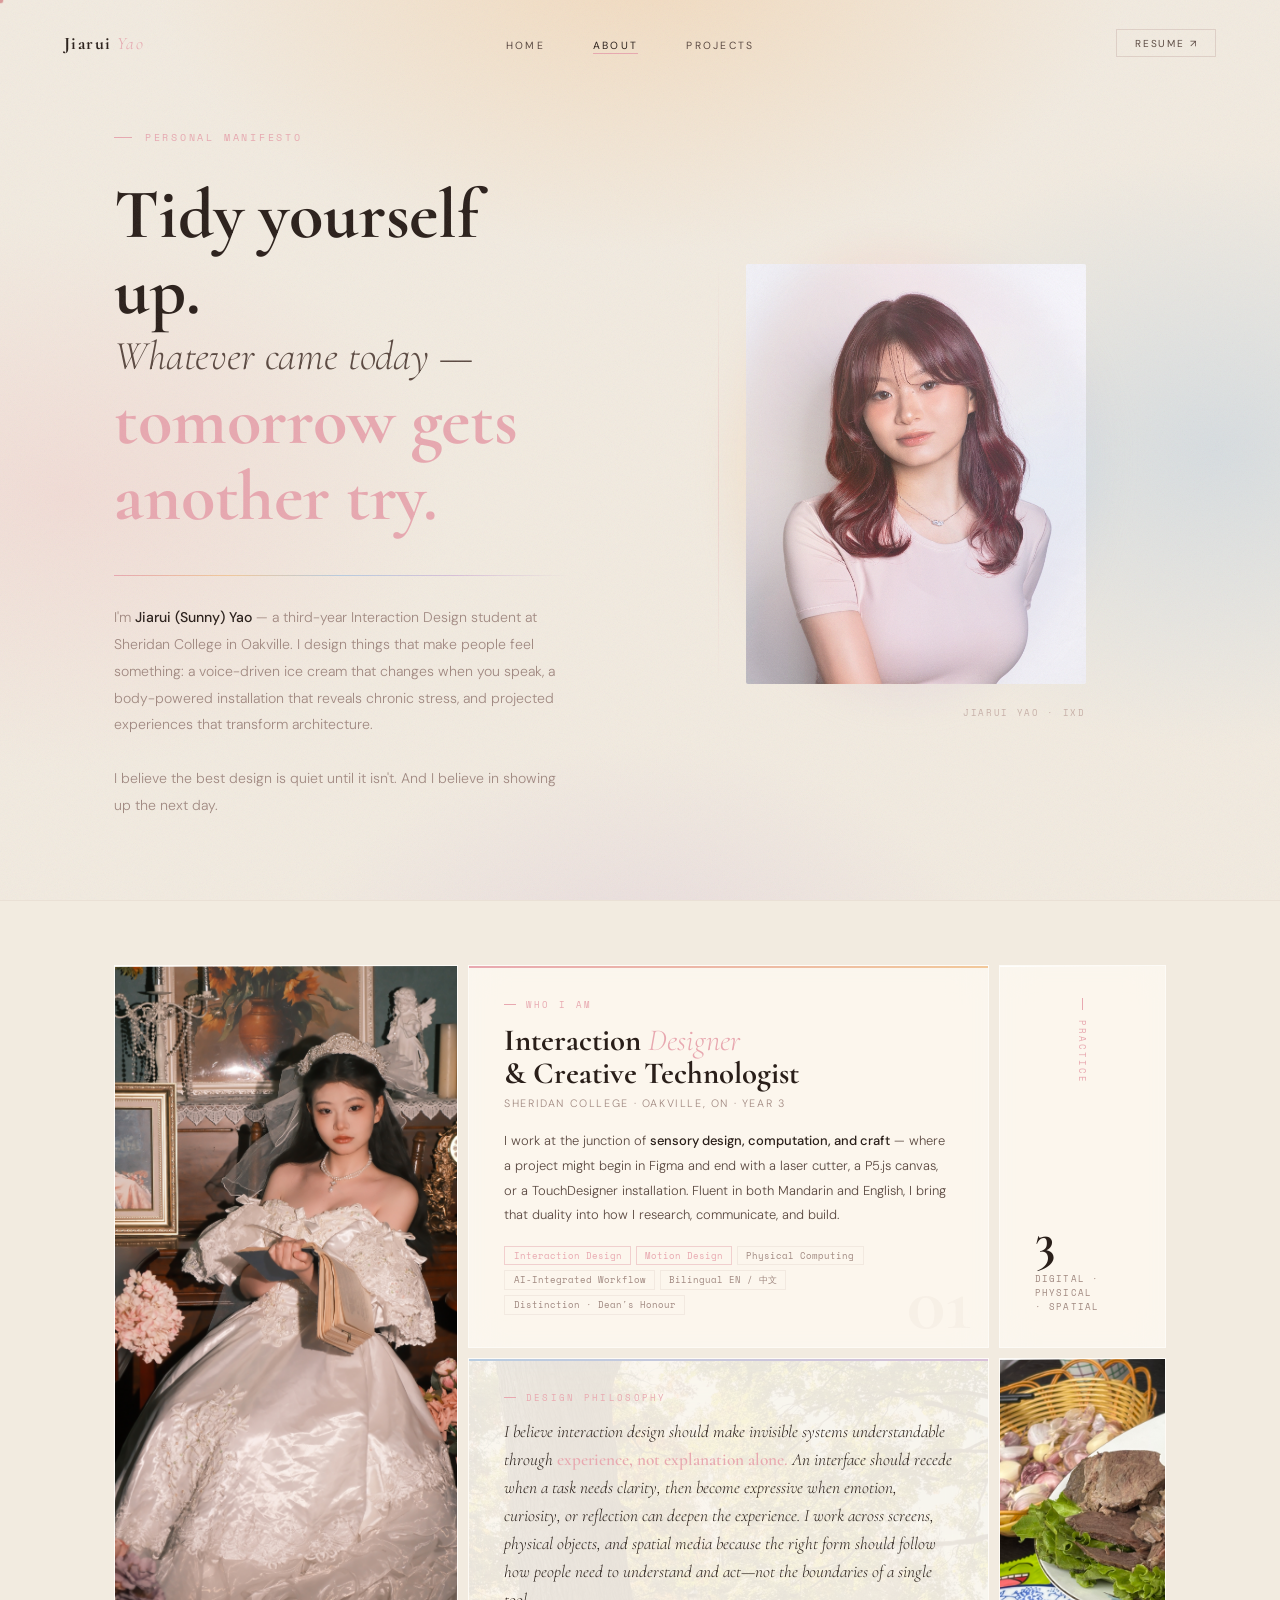
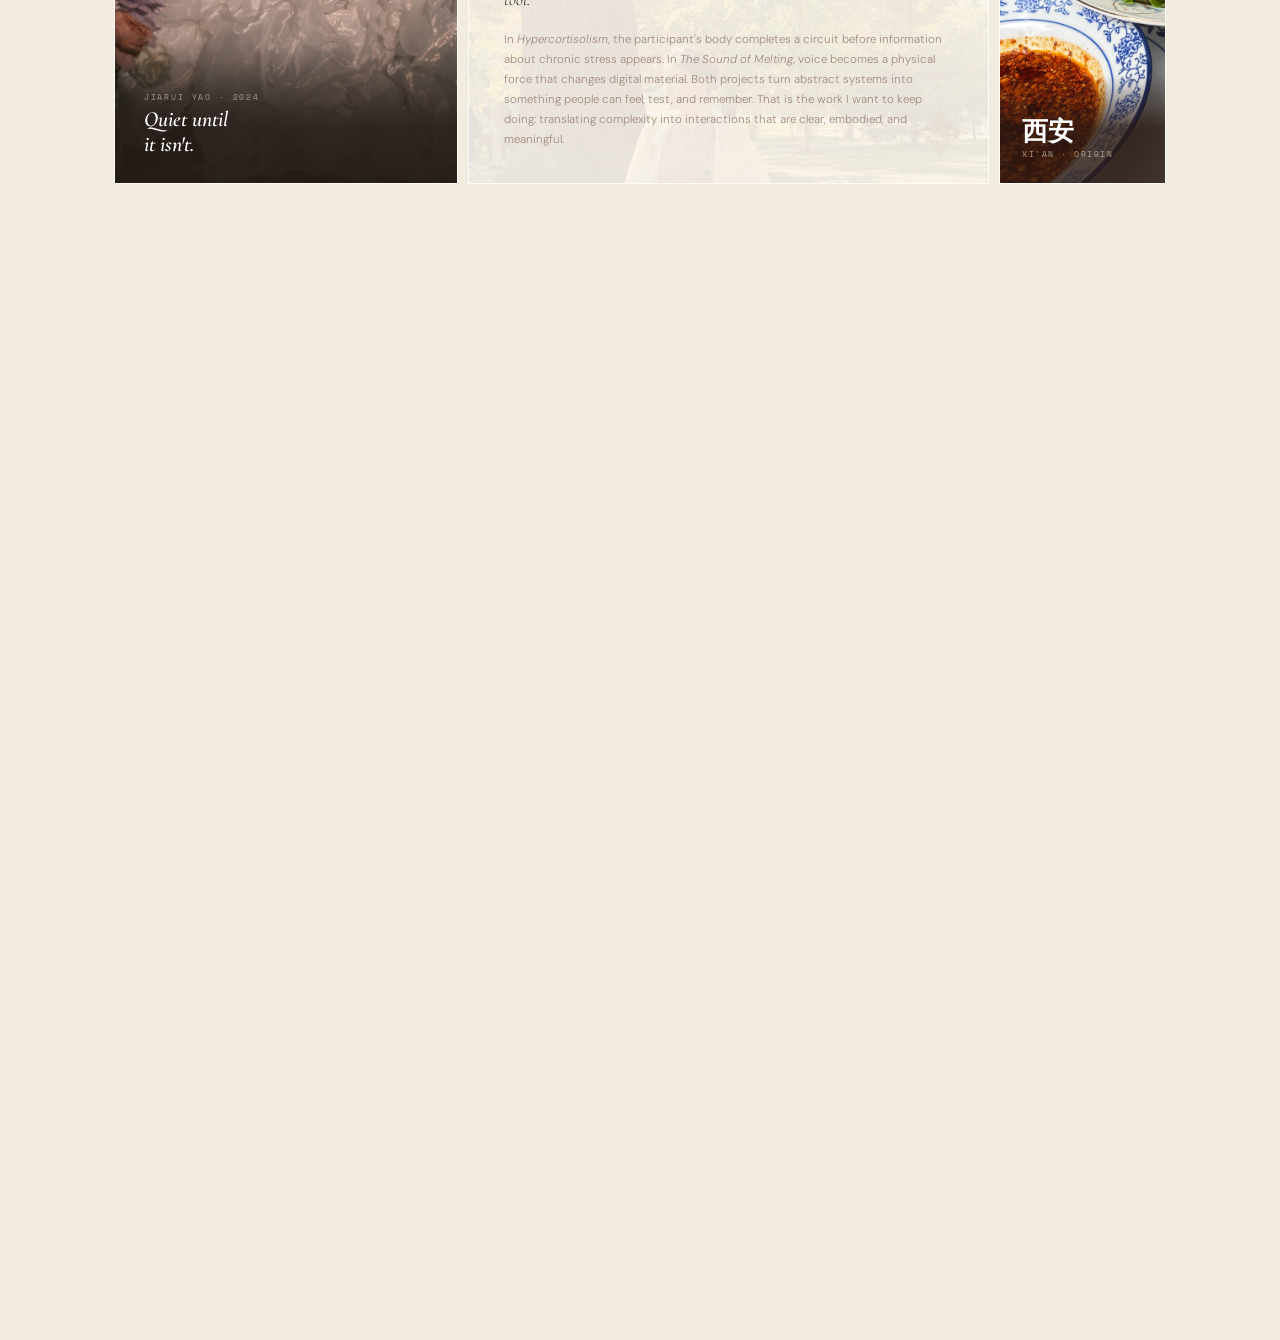
==== commit a0ac9d29: "Add project-grounded design philosophy" ====
--- a/about.html
+++ b/about.html
@@ -1366,7 +1366,7 @@
 					</div>
 					<div class="m-rule"></div>
 					<p class="m-bio">
-						I'm <strong>Jiarui (Sunny) Yao</strong> — an Interaction Designer in my second year at Sheridan College, Oakville. I design things that make people feel something: a voice-driven ice cream that melts when you shout at it, a city map you can hold in your hands, a landing page that changes your mind before you realise it happened.<br><br>
+						I'm <strong>Jiarui (Sunny) Yao</strong> — a third-year Interaction Design student at Sheridan College in Oakville. I design things that make people feel something: a voice-driven ice cream that changes when you speak, a body-powered installation that reveals chronic stress, and projected experiences that transform architecture.<br><br>
 						I believe the best design is quiet until it isn't. And I believe in showing up the next day.
 					</p>
 				</div>
@@ -1402,7 +1402,7 @@
 					<div class="gc-inner">
 						<div class="c-label">Who I am</div>
 						<div class="c-name">Interaction <em>Designer</em><br>&amp; Creative Technologist</div>
-						<div class="c-role">Sheridan College · Oakville, ON · Year 2</div>
+						<div class="c-role">Sheridan College · Oakville, ON · Year 3</div>
 						<p class="c-desc">I work at the junction of <strong>sensory design, computation, and craft</strong> — where a project might begin in Figma and end with a laser cutter, a P5.js canvas, or a TouchDesigner installation. Fluent in both Mandarin and English, I bring that duality into how I research, communicate, and build.</p>
 						<div class="tag-row">
 							<span class="tag hi">Interaction Design</span>
@@ -1419,10 +1419,10 @@
 				<!-- ③ STAT — narrow right column -->
 				<div class="gc gc-stat reveal d3">
 					<div class="gc-inner">
-						<div class="c-label">Years</div>
+						<div class="c-label">Practice</div>
 						<div class="stat-big">
-							<div class="ps-val">6+</div>
-							<div class="ps-key">AI-integrated<br>workflow</div>
+							<div class="ps-val">3</div>
+							<div class="ps-key">digital · physical<br>· spatial</div>
 						</div>
 					</div>
 				</div>
@@ -1432,8 +1432,8 @@
 					<div class="park-bg"></div>
 					<div class="gc-inner">
 						<div class="c-label">Design Philosophy</div>
-						<p class="phil-q">The best interfaces are <strong>quiet until they aren't.</strong> I design for the moment a person stops noticing the design — and starts feeling something instead.</p>
-						<p class="phil-footer">Medium and message are inseparable. Every pixel, every pause, every word is a decision — and decisions make character.</p>
+						<p class="phil-q">I believe interaction design should make invisible systems understandable through <strong>experience, not explanation alone.</strong> An interface should recede when a task needs clarity, then become expressive when emotion, curiosity, or reflection can deepen the experience. I work across screens, physical objects, and spatial media because the right form should follow how people need to understand and act—not the boundaries of a single tool.</p>
+						<p class="phil-footer">In <em>Hypercortisolism</em>, the participant's body completes a circuit before information about chronic stress appears. In <em>The Sound of Melting</em>, voice becomes a physical force that changes digital material. Both projects turn abstract systems into something people can feel, test, and remember. That is the work I want to keep doing: translating complexity into interactions that are clear, embodied, and meaningful.</p>
 					</div>
 					<span class="c-num">✦</span>
 				</div>
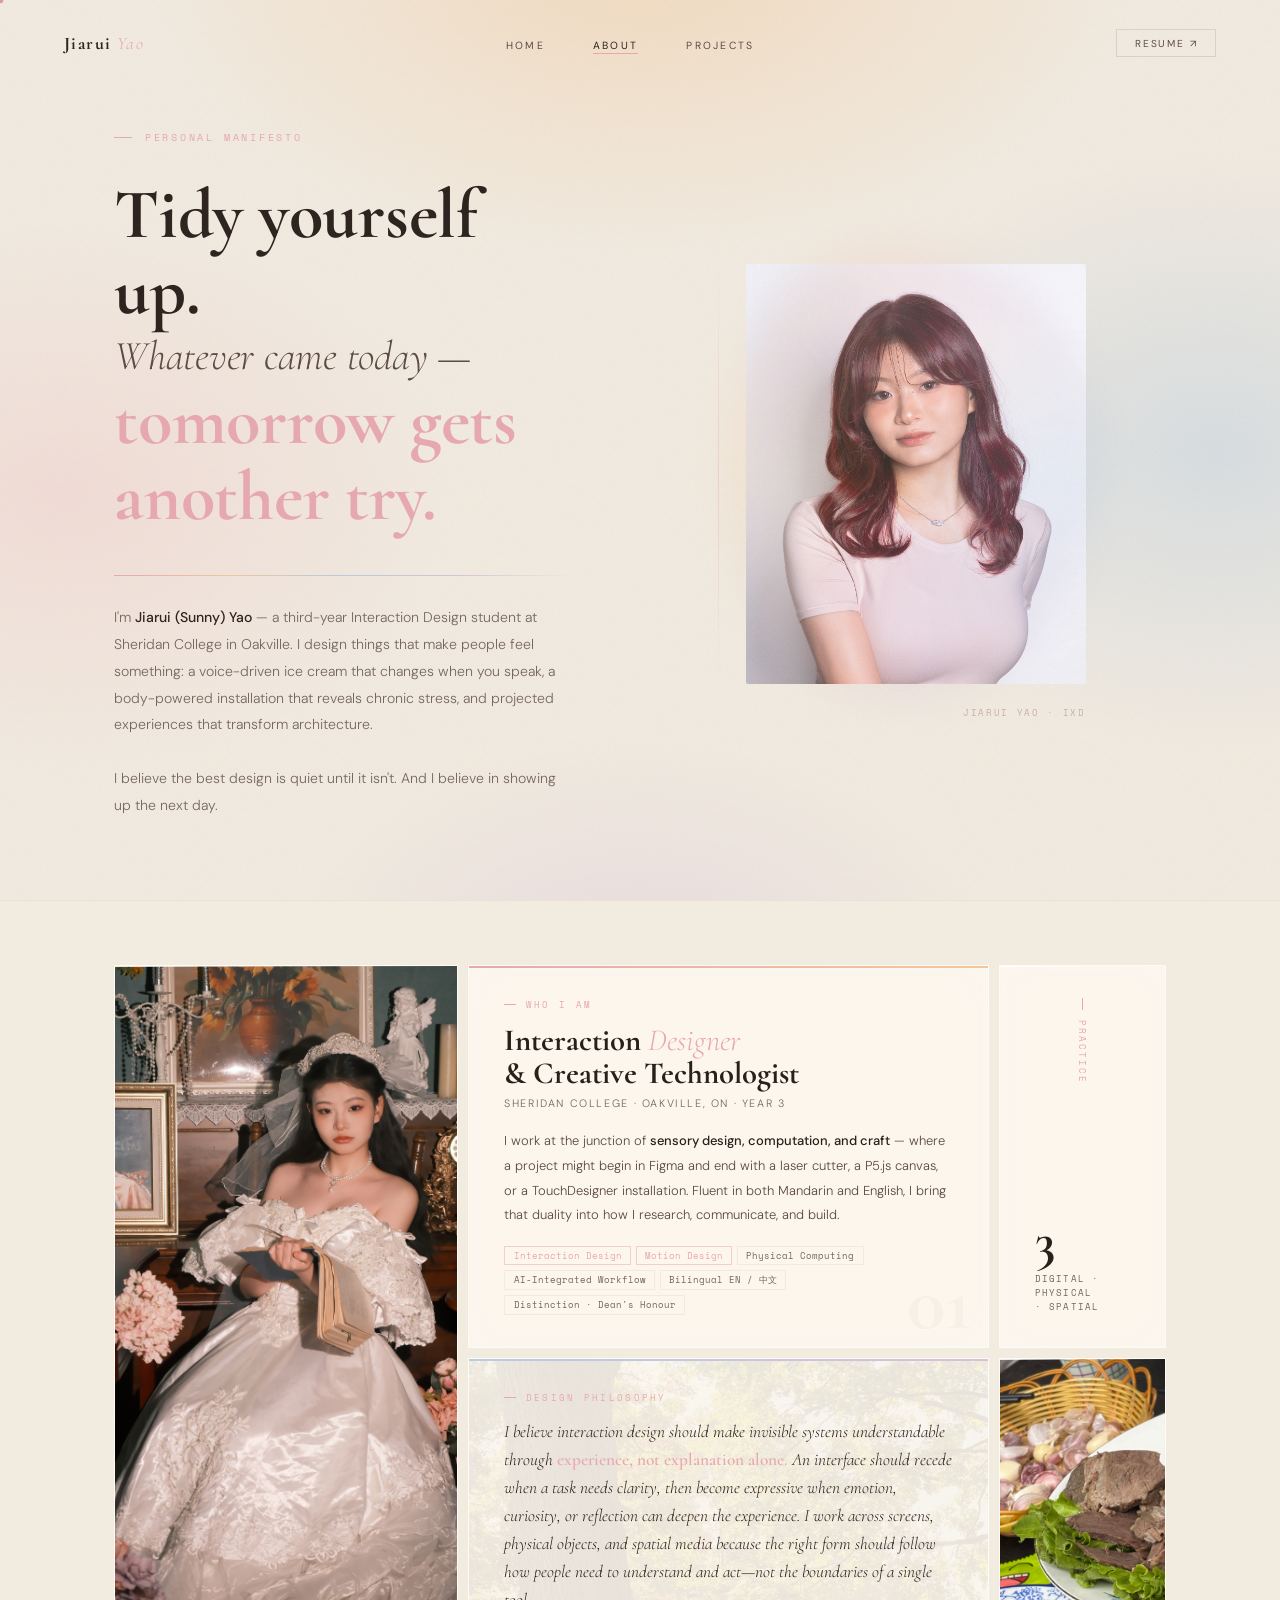
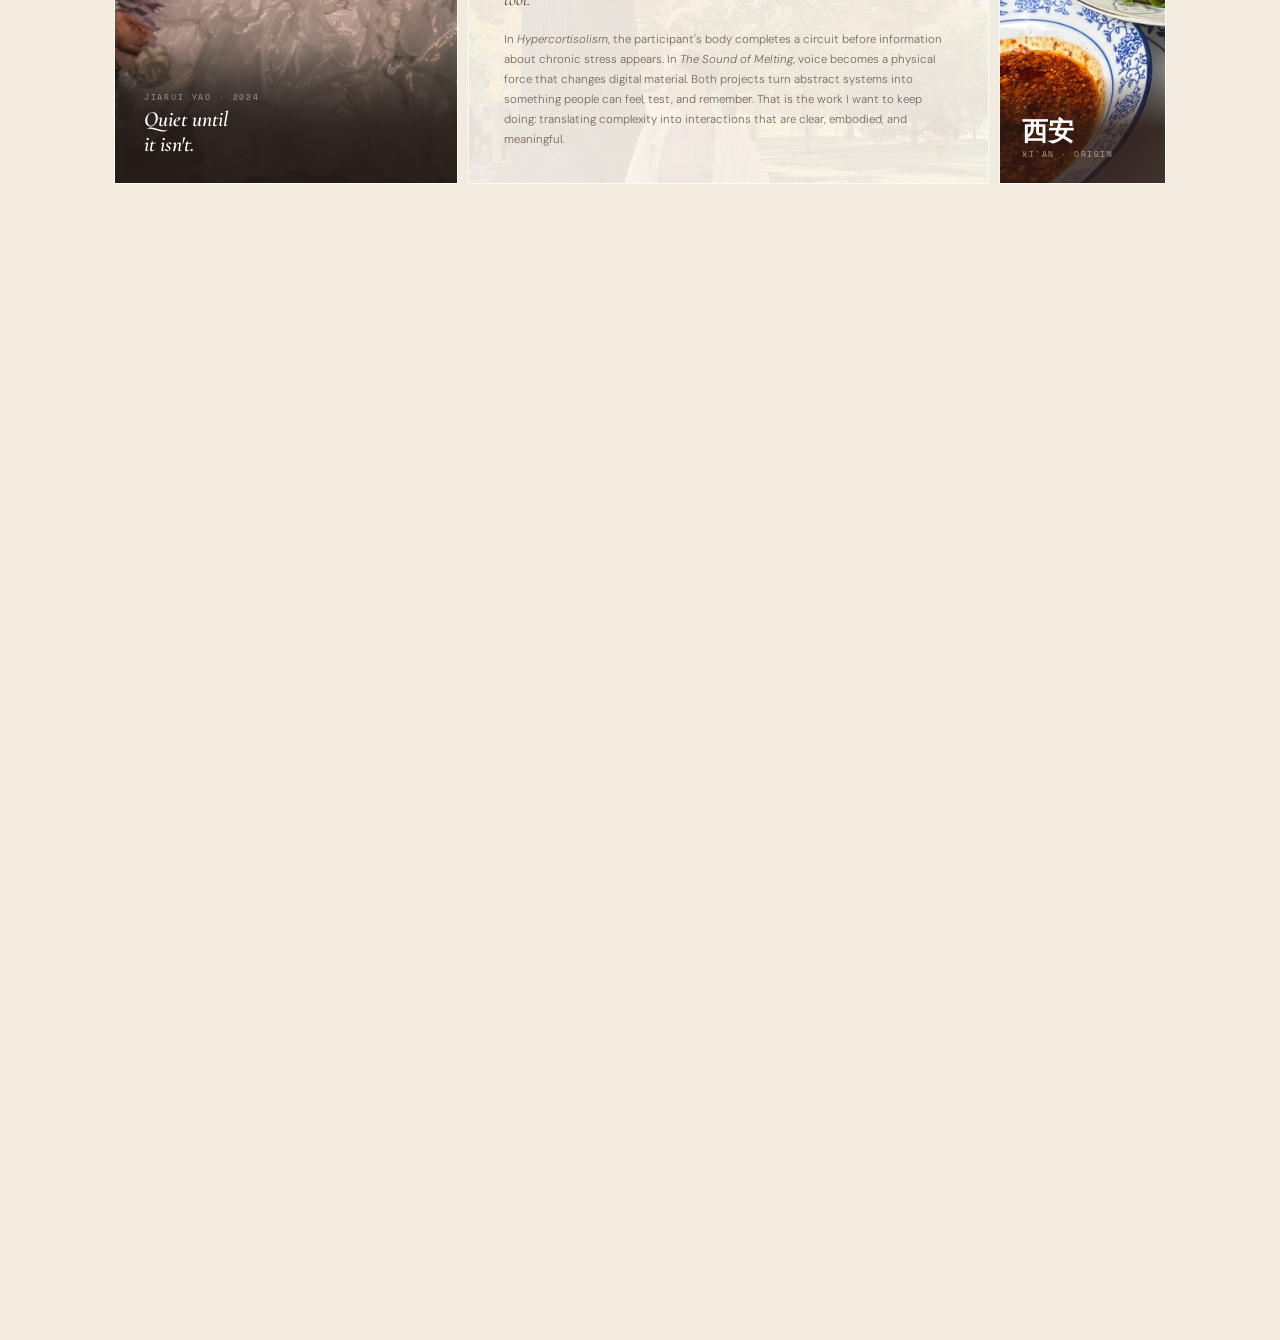
==== commit f01aa865: "Improve About page accessibility" ====
--- a/about.html
+++ b/about.html
@@ -17,7 +17,7 @@
 			--lilac: #d8c0d8;
 			--ink: #2a1f1a;
 			--ink2: #5a4840;
-			--muted: #a08880;
+			--muted: #75645d;
 			--light: #c8b0a8;
 			--border: rgba(200, 176, 168, .18);
 			--glass-bg: rgba(255, 252, 248, .64);
@@ -44,6 +44,12 @@
 			color: var(--ink);
 			overflow-x: hidden;
 			cursor: none;
+		}
+
+		a:focus-visible,
+		button:focus-visible {
+			outline: 2px solid #984653;
+			outline-offset: 4px;
 		}
 
 		body::after {
@@ -1334,6 +1340,21 @@
 			}
 		}
 
+		@media (hover: none), (pointer: coarse) {
+			body { cursor: auto; }
+			#cur, .sphere { display: none; }
+		}
+
+		@media (prefers-reduced-motion: reduce) {
+			html { scroll-behavior: auto; }
+			*, *::before, *::after {
+				animation-duration: .01ms !important;
+				animation-iteration-count: 1 !important;
+				transition-duration: .01ms !important;
+			}
+			#cur, .sphere { display: none; }
+		}
+
 	</style>
 </head>
 
@@ -1350,7 +1371,7 @@
 			<li><a href="about.html" class="active">About</a></li>
 			<li><a href="projects.html">Projects</a></li>
 		</ul>
-		<a href="Jiarui_Yao_Resume_2026.pdf" target="_blank" download class="nav-resume">Resume ↗</a>
+		<a href="Jiarui_Yao_Resume_2026.pdf" target="_blank" rel="noopener noreferrer" download class="nav-resume">Resume ↗</a>
 	</nav>
 
 	<!-- ── HERO ── -->
@@ -1359,11 +1380,11 @@
 			<div class="hero-inner">
 				<div>
 					<div class="m-label">Personal Manifesto</div>
-					<div class="manifesto">
+					<h1 class="manifesto">
 						<span class="m1">Tidy yourself up.</span>
 						<span class="m2">Whatever came today —</span>
 						<span class="m3">tomorrow gets another try.</span>
-					</div>
+					</h1>
 					<div class="m-rule"></div>
 					<p class="m-bio">
 						I'm <strong>Jiarui (Sunny) Yao</strong> — a third-year Interaction Design student at Sheridan College in Oakville. I design things that make people feel something: a voice-driven ice cream that changes when you speak, a body-powered installation that reveals chronic stress, and projected experiences that transform architecture.<br><br>
@@ -1569,7 +1590,7 @@
 						<div class="cta-btns">
 							<a href="/cdn-cgi/l/email-protection#284241495a5d4106514947685b404d5a414c49464b4744444d4f4d064b49" class="btn-fill">Say Hello</a>
 							<a href="projects.html" class="btn-ghost">View My Work</a>
-							<a href="https://linkedin.com/in/jiarui-yao-27b48033a" target="_blank" class="btn-ghost">LinkedIn ↗</a>
+							<a href="https://linkedin.com/in/jiarui-yao-27b48033a" target="_blank" rel="noopener noreferrer" class="btn-ghost">LinkedIn ↗</a>
 						</div>
 					</div>
 				</div>
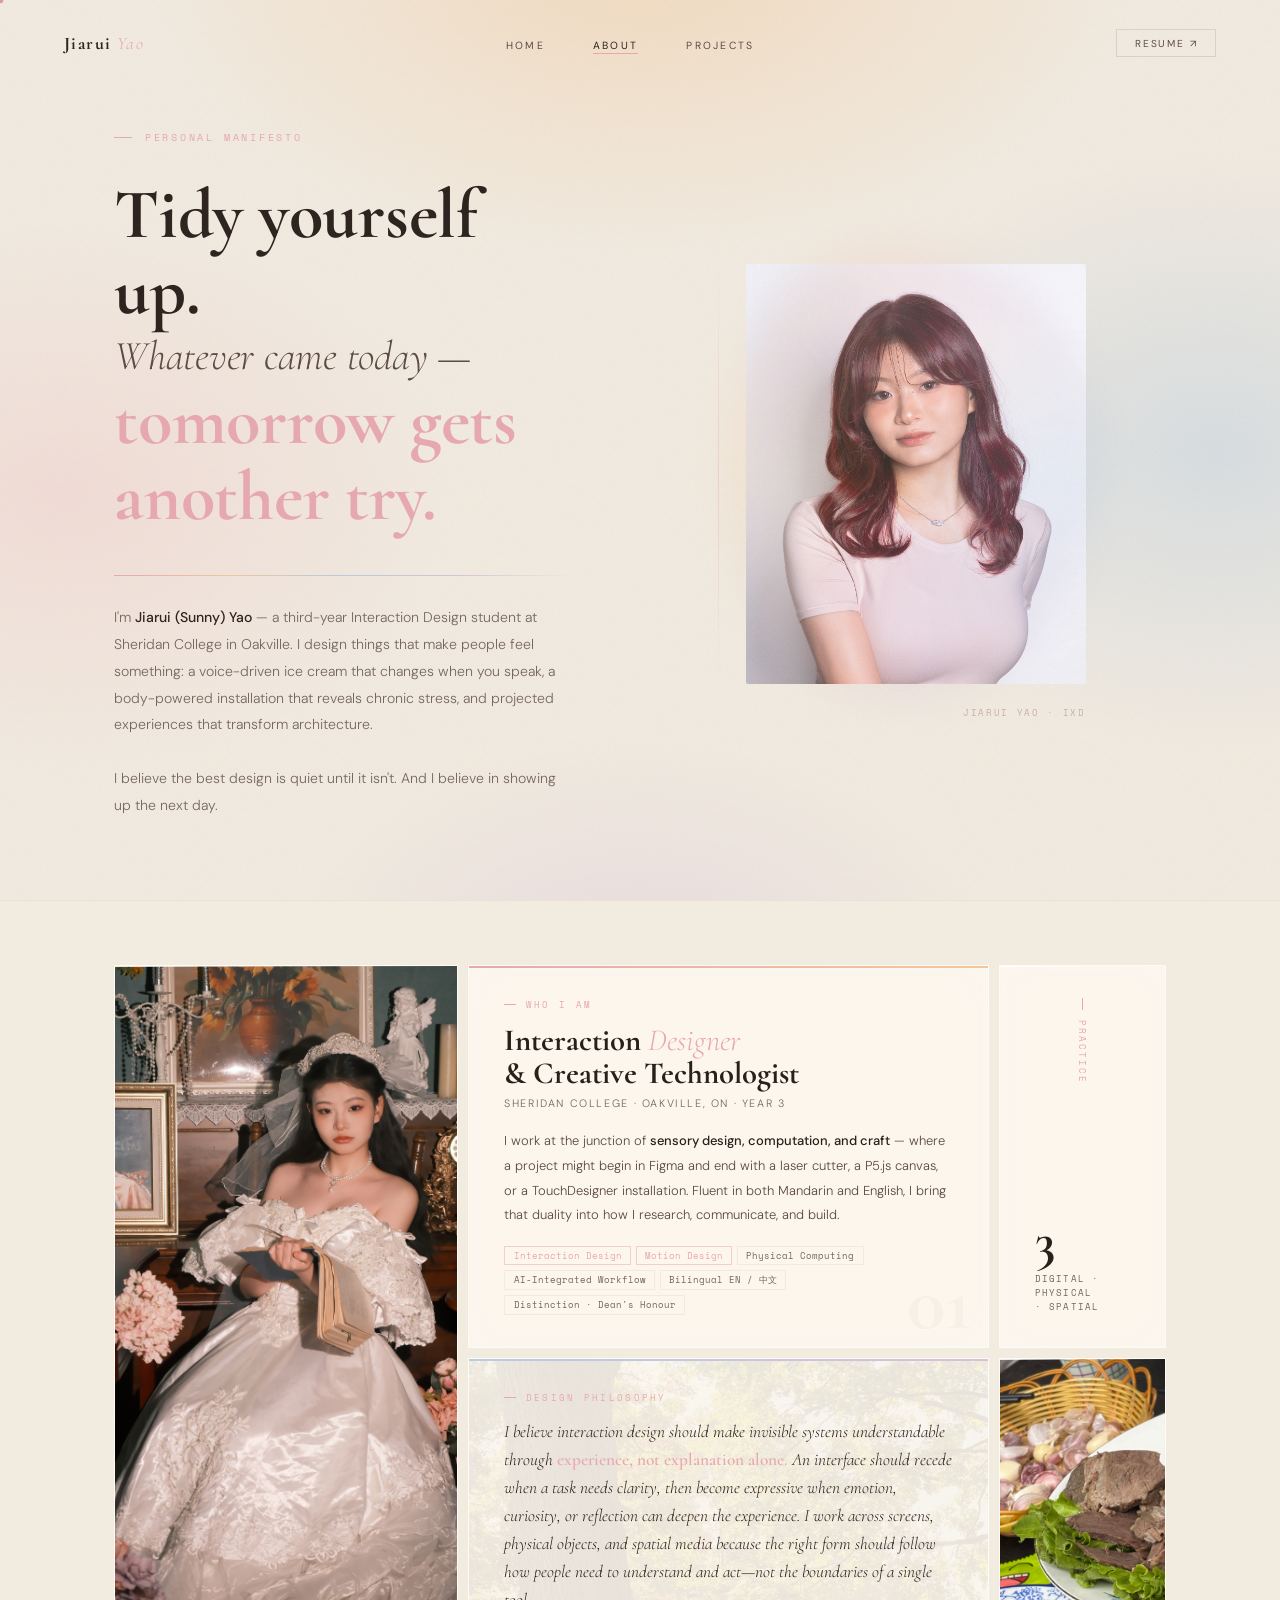
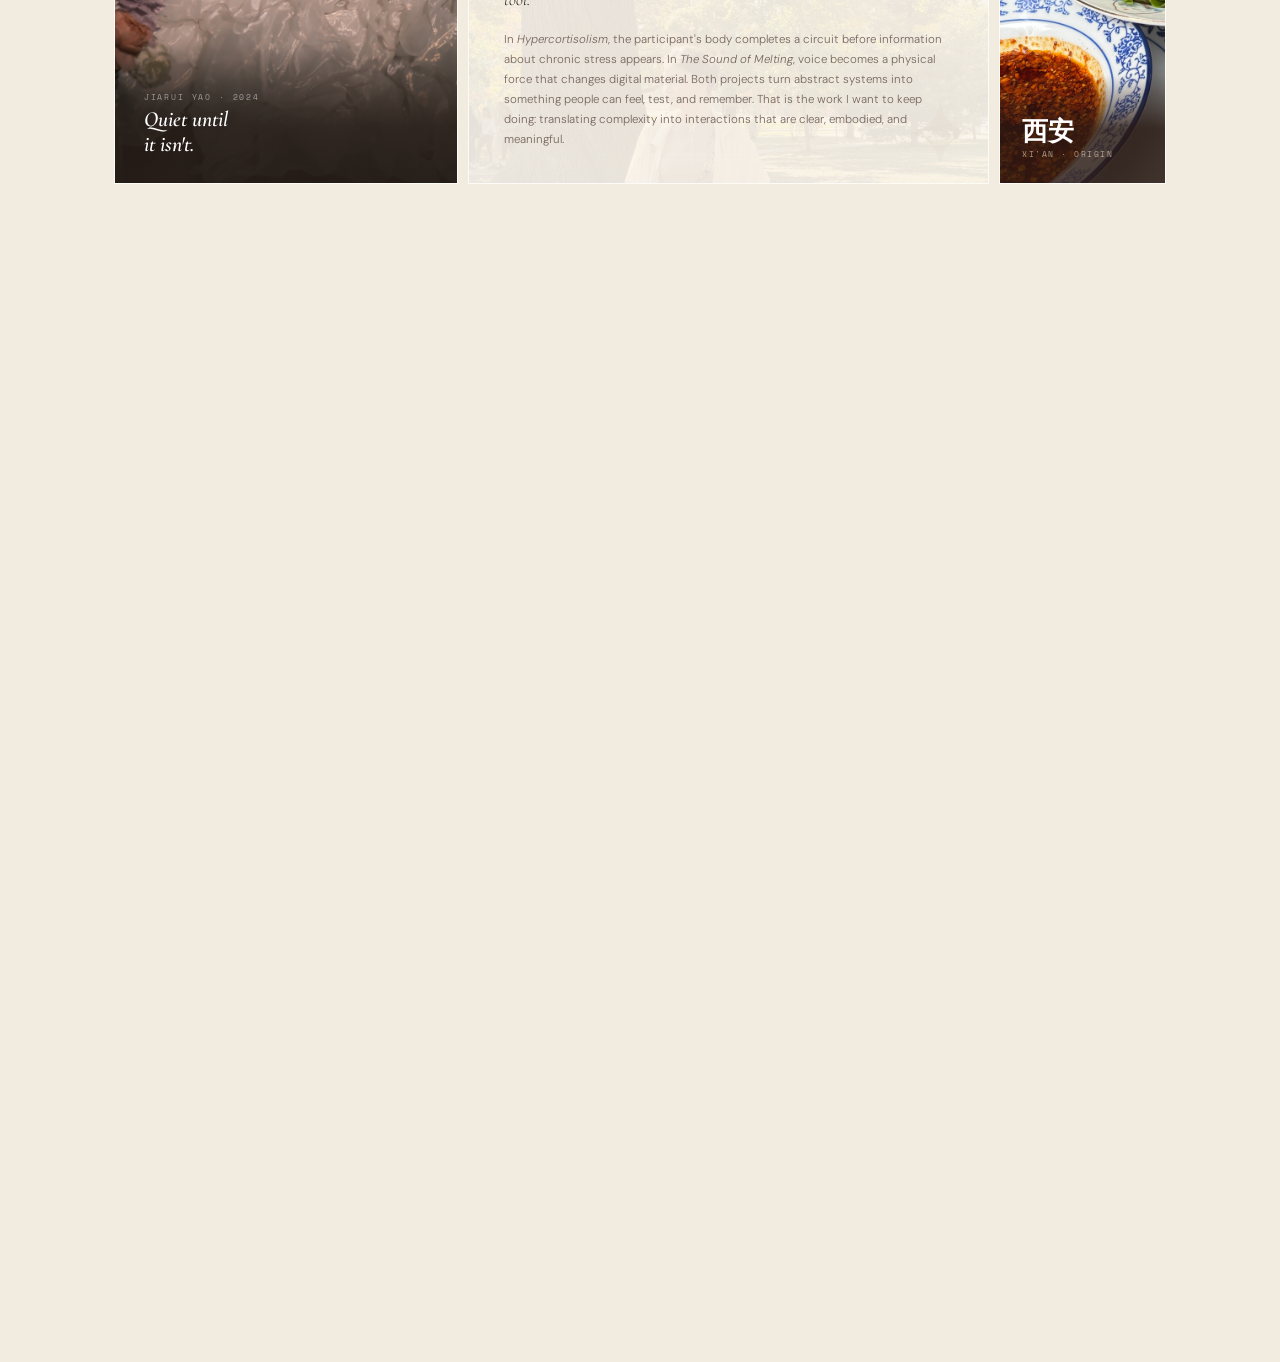
==== commit 26e2e9fb: "Add transparent AI use disclosure" ====
--- a/about.html
+++ b/about.html
@@ -1564,17 +1564,16 @@
 					<span class="c-num">04</span>
 				</div>
 
-				<!-- ⑩ AI WORKFLOW -->
+				<!-- ⑩ AI USE DISCLOSURE -->
 				<div class="gc gc-ai gc-wing reveal d6">
 					<div class="gc-inner">
 						<div class="ai-spark">✦</div>
-						<div class="c-label">AI Workflow</div>
-						<div class="ai-heading">How I work <em>with AI</em></div>
-						<p class="ai-body"><strong>6+ years of AI-integrated workflow</strong> — I use AI not as a shortcut but as a collaborator. I know which tool to reach for, and more importantly, when to put them all down and think.</p>
+						<div class="c-label">AI Use Disclosure</div>
+						<div class="ai-heading">Support, <em>not authorship</em></div>
+						<p class="ai-body">Generative AI supported brainstorming, copy editing, and code refinement for this portfolio. <strong>Project concepts, process evidence, visual direction, and final design decisions are my own.</strong></p>
 						<div class="ai-chips">
-							<span class="chip hi">Claude API</span><span class="chip hi">ChatGPT / GPT-4</span>
-							<span class="chip hi">Cursor IDE</span><span class="chip">DeepSeek</span>
-							<span class="chip">豆包</span><span class="chip">可灵</span>
+							<span class="chip hi">Brainstorming</span><span class="chip hi">Copy Editing</span>
+							<span class="chip hi">Code Assistance</span><span class="chip">Prototyping</span>
 						</div>
 					</div>
 					<span class="c-num">05</span>
@@ -1585,7 +1584,7 @@
 					<div class="gc-inner">
 						<div class="cta-left">
 							<h2>Let's make something <em>unforgettable.</em></h2>
-							<p>Open to design internships, creative collaborations, and AI-powered project partnerships. Fluent in Mandarin and English.</p>
+							<p>Open to design internships, creative technology collaborations, and spatial experience projects. Fluent in Mandarin and English.</p>
 						</div>
 						<div class="cta-btns">
 							<a href="/cdn-cgi/l/email-protection#284241495a5d4106514947685b404d5a414c49464b4744444d4f4d064b49" class="btn-fill">Say Hello</a>
